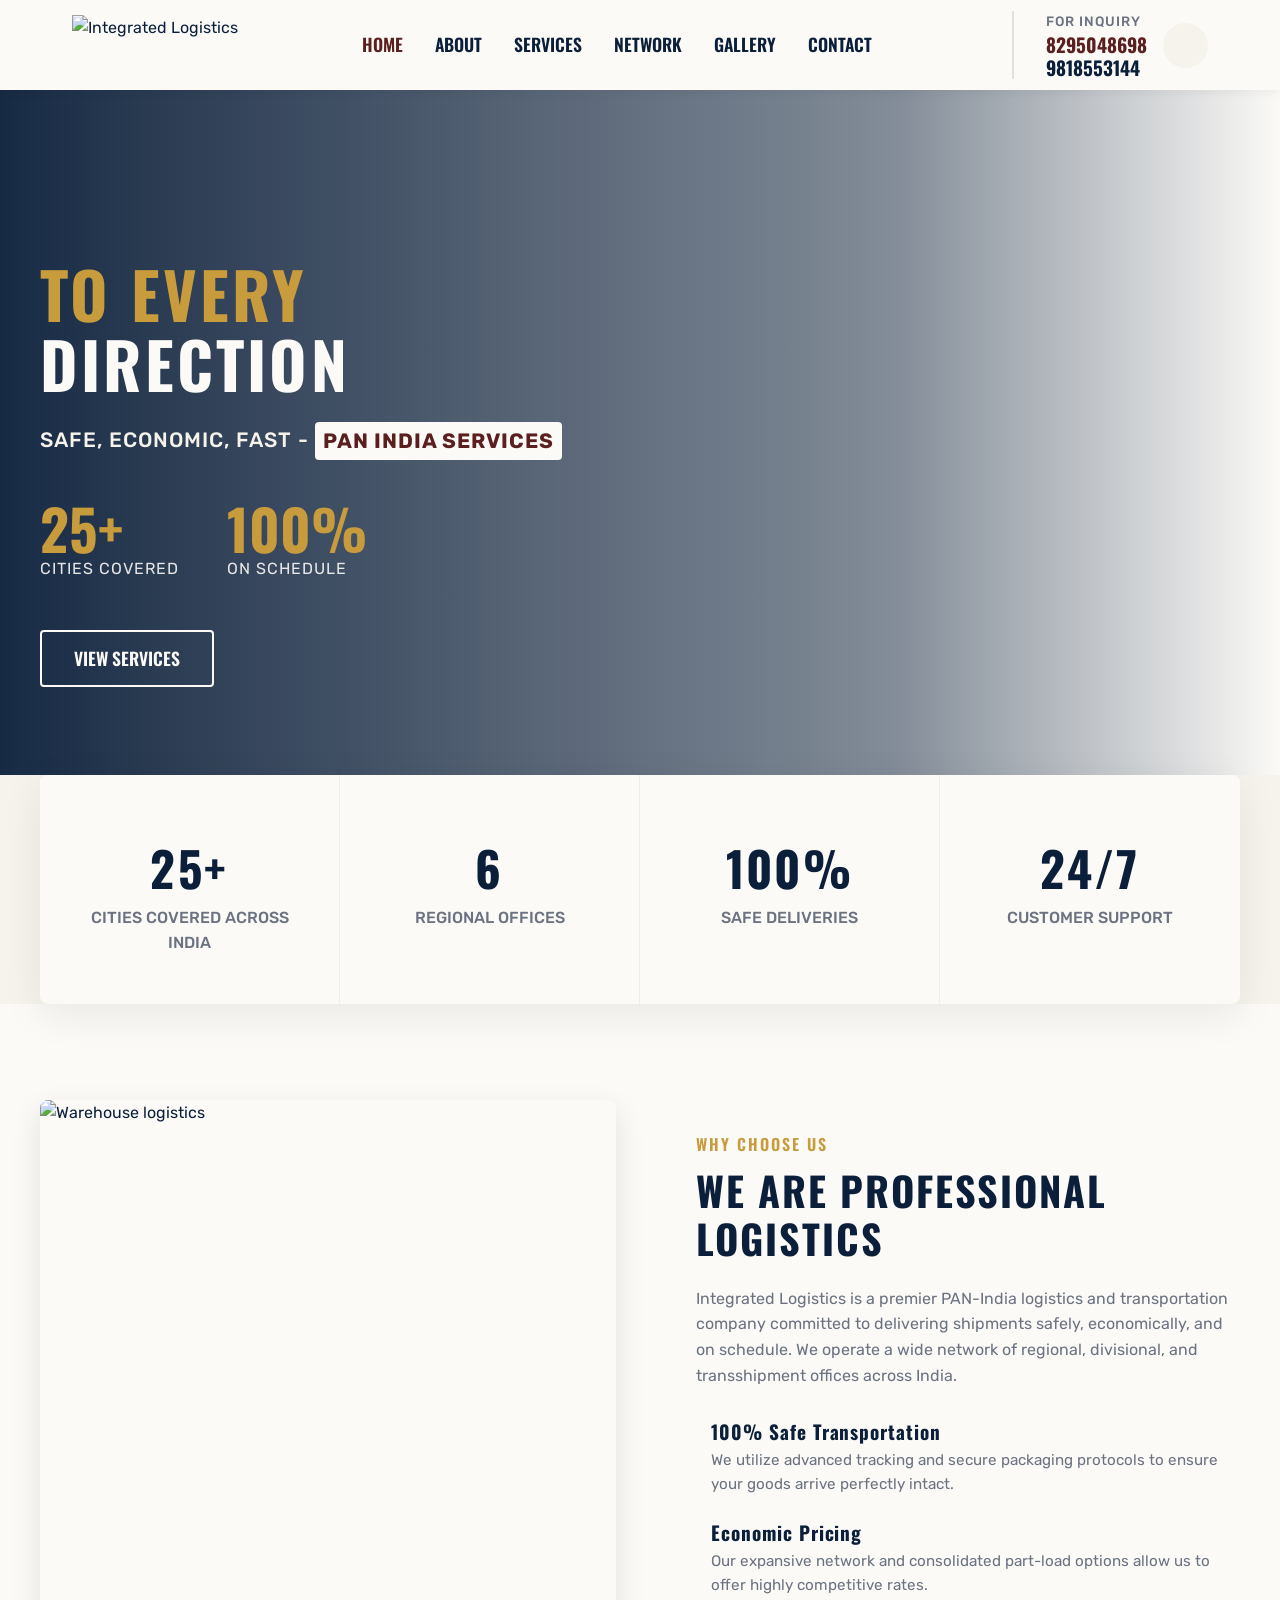
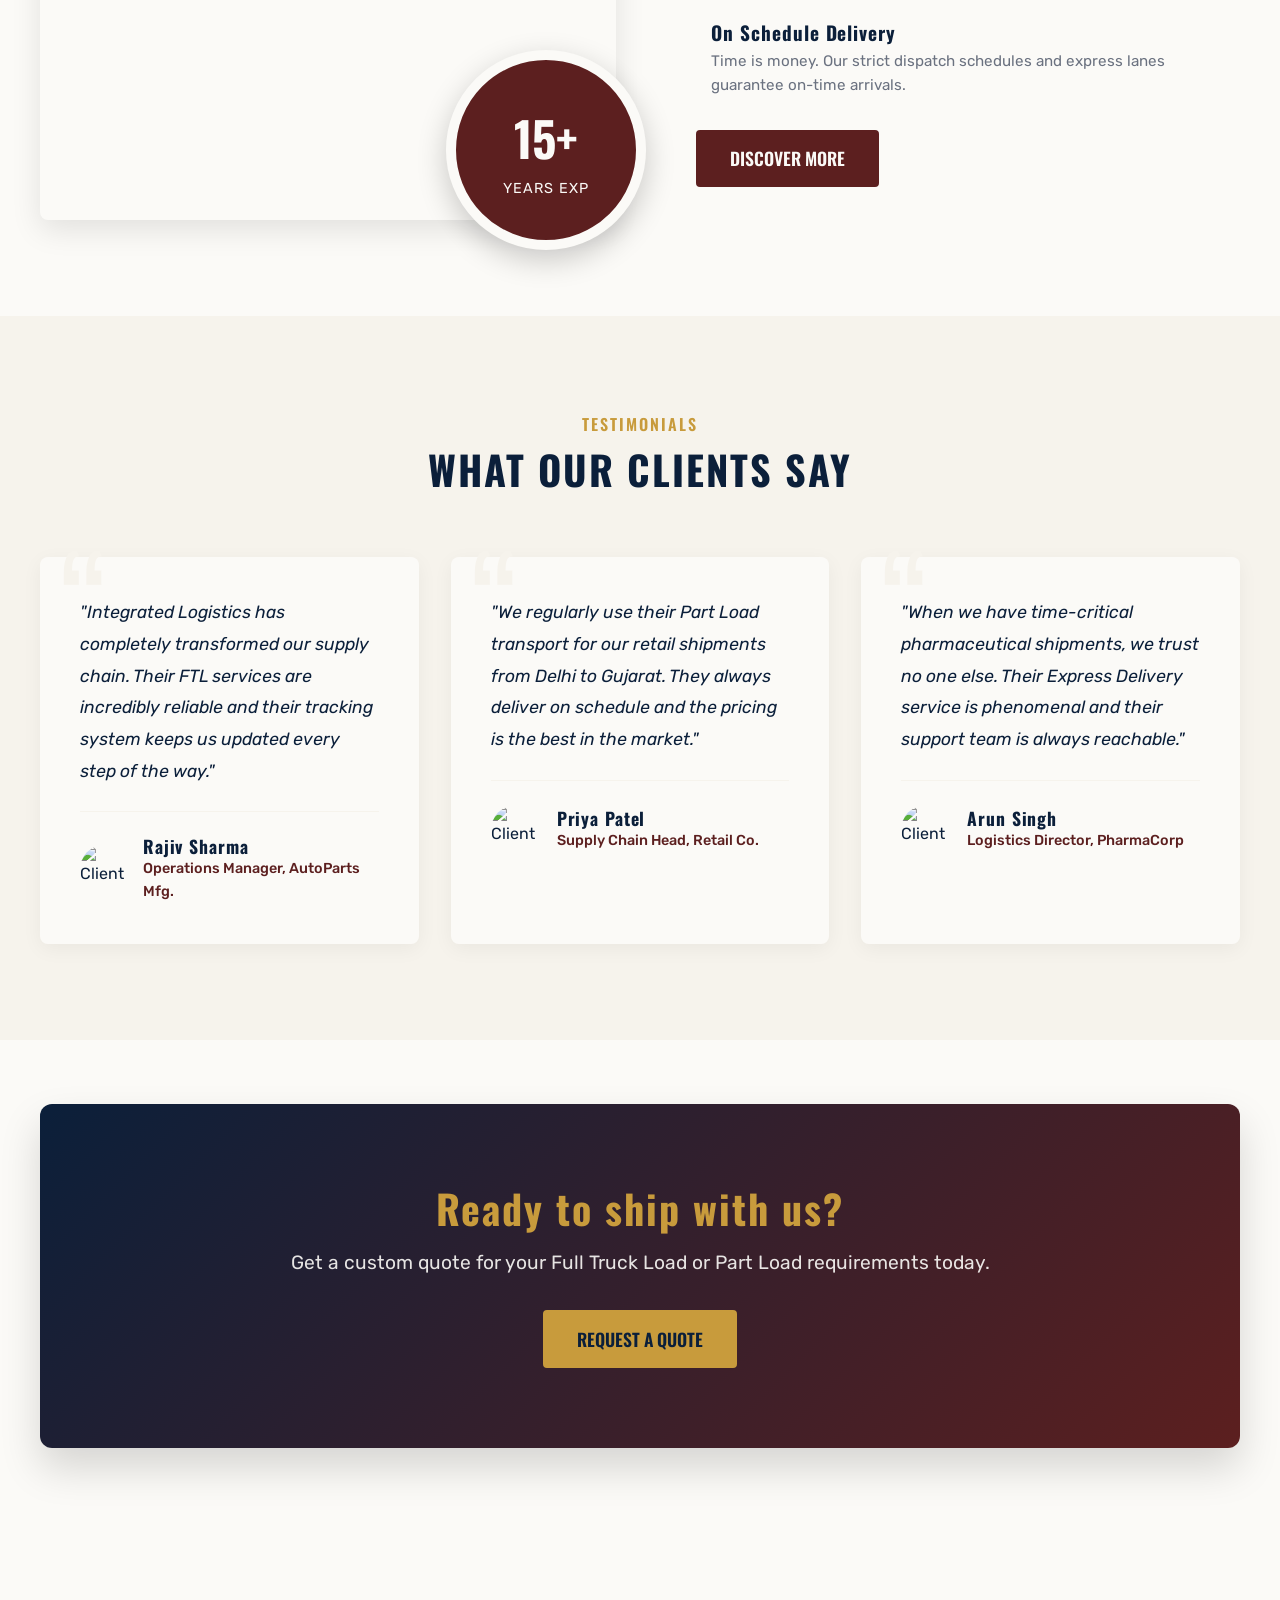
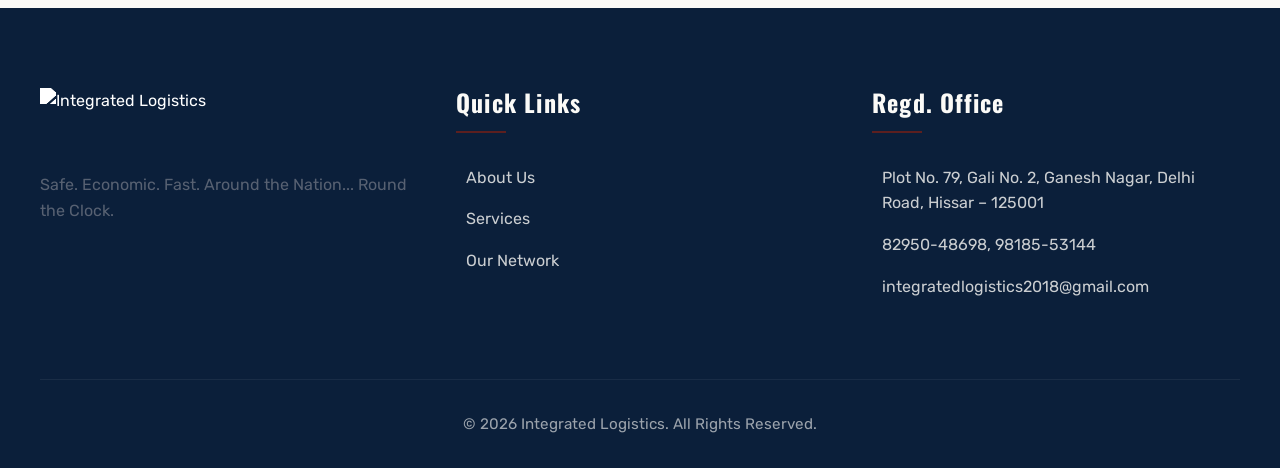
==== index.html @ 6499d551 "Initial redesign commit" ====
<!DOCTYPE html>
<html lang="en">
<head>
    <meta charset="UTF-8">
    <meta http-equiv="X-UA-Compatible" content="IE=edge">
    <meta name="viewport" content="width=device-width, initial-scale=1.0">
    <title>Integrated Logistics | On Schedule</title>
    <link href="https://unpkg.com/aos@2.3.1/dist/aos.css" rel="stylesheet">
    <link rel="stylesheet" href="css/style.css">
    <script type="module" src="https://unpkg.com/ionicons@7.1.0/dist/ionicons/ionicons.esm.js"></script>
    <script nomodule src="https://unpkg.com/ionicons@7.1.0/dist/ionicons/ionicons.js"></script>
    <script src="https://unpkg.com/aos@2.3.1/dist/aos.js"></script>
    <script src="js/main.js" defer></script>
</head>
<body id="top">

    <!-- Header -->
    <header class="header">
        <div class="container">
            <a href="index.html" class="logo">
                <img src="images/logo.png" alt="Integrated Logistics" style="height: 60px;">
            </a>
            <nav class="navbar">
                <div class="navbar-top">
                    <img src="images/logo.png" alt="Integrated Logistics" style="height: 50px;">
                    <button class="nav-close-btn" aria-label="Close menu"><ion-icon name="close-outline"></ion-icon></button>
                </div>
                <ul class="navbar-list">
                    <li><a href="index.html" class="navbar-link active">Home <ion-icon name="chevron-forward"></ion-icon></a></li>
                    <li><a href="about.html" class="navbar-link">About <ion-icon name="chevron-forward"></ion-icon></a></li>
                    <li><a href="services.html" class="navbar-link">Services <ion-icon name="chevron-forward"></ion-icon></a></li>
                    <li><a href="network.html" class="navbar-link">Network <ion-icon name="chevron-forward"></ion-icon></a></li>
                    <li><a href="gallery.html" class="navbar-link">Gallery <ion-icon name="chevron-forward"></ion-icon></a></li>
                    <li><a href="contact.html" class="navbar-link">Contact <ion-icon name="chevron-forward"></ion-icon></a></li>
                </ul>
            </nav>
            <div class="header-contact">
                <div>
                    <p class="contact-label">For inquiry</p>
                    <a href="tel:8295048698" class="contact-number"><span>8295048698</span> 9818553144</a>
                </div>
                <a href="tel:8295048698" class="contact-icon"><ion-icon name="call-outline"></ion-icon></a>
            </div>
            <button class="nav-open-btn" aria-label="Open menu"><ion-icon name="menu-outline"></ion-icon></button>
            <div class="overlay"></div>
        </div>
    </header>

    <main>
        <!-- Hero Section -->
        <section class="hero" style="background-image: url('https://images.unsplash.com/photo-1519003722824-194d4455a60c?ixlib=rb-4.0.3&auto=format&fit=crop&w=1920&q=80');" data-aos="fade-in" data-aos-duration="1000">
            <div class="container">
                <div class="hero-content" data-aos="fade-up" data-aos-delay="300" data-aos-duration="1200">
                    <h2 class="hero-title" data-aos="zoom-in" data-aos-delay="500">
                        <span class="span">To Every</span> Direction
                    </h2>
                    
                    <p class="hero-text" data-aos="fade-up" data-aos-delay="700">
                        SAFE, ECONOMIC, FAST - <strong>PAN INDIA SERVICES</strong>
                    </p>

                    <div class="hero-stats">
                        <div class="stat-item" data-aos="flip-left" data-aos-delay="900">
                            <span class="stat-number" data-count="25" data-suffix="+">0</span>
                            <span class="stat-label">Cities Covered</span>
                        </div>
                        <div class="stat-item" data-aos="flip-up" data-aos-delay="1100">
                            <span class="stat-number" data-count="100" data-suffix="%">0</span>
                            <span class="stat-label">On Schedule</span>
                        </div>
                    </div>

                    <div class="hero-buttons" data-aos="fade-up" data-aos-delay="1300">
                        <a href="services.html" class="btn-outline">View Services</a>
                    </div>
                </div>
            </div>
        </section>

        <!-- Statistics Section -->
        <section class="statistics" data-aos="fade-up" data-aos-duration="1000">
            <div class="container">
                <div class="stats-grid">
                    <div class="stat-card" data-aos="zoom-in" data-aos-delay="200">
                        <div class="stat-icon"><ion-icon name="location-outline"></ion-icon></div>
                        <h3 class="stat-number" data-count="25" data-suffix="+">0</h3>
                        <p class="stat-text">Cities Covered Across India</p>
                    </div>
                    <div class="stat-card" data-aos="zoom-in" data-aos-delay="400">
                        <div class="stat-icon"><ion-icon name="business-outline"></ion-icon></div>
                        <h3 class="stat-number" data-count="6">0</h3>
                        <p class="stat-text">Regional Offices</p>
                    </div>
                    <div class="stat-card" data-aos="zoom-in" data-aos-delay="600">
                        <div class="stat-icon"><ion-icon name="shield-checkmark-outline"></ion-icon></div>
                        <h3 class="stat-number" data-count="100" data-suffix="%">0</h3>
                        <p class="stat-text">Safe Deliveries</p>
                    </div>
                    <div class="stat-card" data-aos="zoom-in" data-aos-delay="800">
                        <div class="stat-icon"><ion-icon name="time-outline"></ion-icon></div>
                        <h3 class="stat-number" data-count="24" data-suffix="/7">0</h3>
                        <p class="stat-text">Customer Support</p>
                    </div>
                </div>
            </div>
        </section>

        <!-- About Preview & Why Choose Us -->
        <section class="section about" data-aos="fade-up" data-aos-duration="1200">
            <div class="container grid-2">
                <figure class="about-banner" data-aos="slide-right" data-aos-delay="300">
                    <img src="https://images.unsplash.com/photo-1586528116311-ad8dd3c8310d?ixlib=rb-4.0.3&auto=format&fit=crop&w=800&q=80" alt="Warehouse logistics" class="img-cover">
                    <div class="abs-img-2 bg-maroon">
                        <span style="font-size:3rem; font-family:var(--font-heading); font-weight:700;">15+</span>
                        <span style="text-transform:uppercase; font-size:0.9rem; letter-spacing:1px;">Years Exp</span>
                    </div>
                </figure>
                <div class="about-content" data-aos="slide-left" data-aos-delay="500">
                    <p class="section-subtitle" data-aos="fade-up" data-aos-delay="700">Why Choose Us</p>
                    <h2 class="section-title" data-aos="fade-up" data-aos-delay="900">We Are Professional Logistics</h2>
                    <p class="about-text" data-aos="fade-up" data-aos-delay="1100">
                        Integrated Logistics is a premier PAN-India logistics and transportation company committed to delivering shipments safely, economically, and on schedule. We operate a wide network of regional, divisional, and transshipment offices across India.
                    </p>
                    
                    <div style="margin-top: 2rem;">
                        <div style="display:flex; gap:15px; margin-bottom:1.5rem;" data-aos="fade-up" data-aos-delay="1200">
                            <ion-icon name="shield-checkmark" style="font-size:2rem; color:var(--maroon); flex-shrink:0;"></ion-icon>
                            <div>
                                <h4 style="font-size:1.2rem; color:var(--navy); margin-bottom:0.3rem;">100% Safe Transportation</h4>
                                <p style="font-size:0.95rem; margin:0;">We utilize advanced tracking and secure packaging protocols to ensure your goods arrive perfectly intact.</p>
                            </div>
                        </div>
                        <div style="display:flex; gap:15px; margin-bottom:1.5rem;" data-aos="fade-up" data-aos-delay="1300">
                            <ion-icon name="cash-outline" style="font-size:2rem; color:var(--maroon); flex-shrink:0;"></ion-icon>
                            <div>
                                <h4 style="font-size:1.2rem; color:var(--navy); margin-bottom:0.3rem;">Economic Pricing</h4>
                                <p style="font-size:0.95rem; margin:0;">Our expansive network and consolidated part-load options allow us to offer highly competitive rates.</p>
                            </div>
                        </div>
                        <div style="display:flex; gap:15px; margin-bottom:2rem;" data-aos="fade-up" data-aos-delay="1400">
                            <ion-icon name="timer-outline" style="font-size:2rem; color:var(--maroon); flex-shrink:0;"></ion-icon>
                            <div>
                                <h4 style="font-size:1.2rem; color:var(--navy); margin-bottom:0.3rem;">On Schedule Delivery</h4>
                                <p style="font-size:0.95rem; margin:0;">Time is money. Our strict dispatch schedules and express lanes guarantee on-time arrivals.</p>
                            </div>
                        </div>
                    </div>

                    <a href="about.html" class="btn" data-aos="fade-up" data-aos-delay="1500">Discover More</a>
                </div>
            </div>
        </section>

        <!-- Testimonials -->
        <section class="section bg-ivory">
            <div class="container">
                <p class="section-subtitle text-center" data-aos="fade-up">Testimonials</p>
                <h2 class="section-title text-center" data-aos="fade-up" data-aos-delay="200">What Our Clients Say</h2>
                
                <div class="grid-3" style="margin-top: 4rem;">
                    <div class="testimonial-card" data-aos="fade-up" data-aos-delay="300">
                        <p class="testimonial-text">"Integrated Logistics has completely transformed our supply chain. Their FTL services are incredibly reliable and their tracking system keeps us updated every step of the way."</p>
                        <div class="testimonial-author">
                            <img src="https://images.unsplash.com/photo-1560250097-0b93528c311a?auto=format&fit=crop&w=150&q=80" alt="Client 1">
                            <div>
                                <h4>Rajiv Sharma</h4>
                                <p>Operations Manager, AutoParts Mfg.</p>
                            </div>
                        </div>
                    </div>
                    <div class="testimonial-card" data-aos="fade-up" data-aos-delay="500">
                        <p class="testimonial-text">"We regularly use their Part Load transport for our retail shipments from Delhi to Gujarat. They always deliver on schedule and the pricing is the best in the market."</p>
                        <div class="testimonial-author">
                            <img src="https://images.unsplash.com/photo-1573496359142-b8d87734a5a2?auto=format&fit=crop&w=150&q=80" alt="Client 2">
                            <div>
                                <h4>Priya Patel</h4>
                                <p>Supply Chain Head, Retail Co.</p>
                            </div>
                        </div>
                    </div>
                    <div class="testimonial-card" data-aos="fade-up" data-aos-delay="700">
                        <p class="testimonial-text">"When we have time-critical pharmaceutical shipments, we trust no one else. Their Express Delivery service is phenomenal and their support team is always reachable."</p>
                        <div class="testimonial-author">
                            <img src="https://images.unsplash.com/photo-1472099645785-5658abf4ff4e?auto=format&fit=crop&w=150&q=80" alt="Client 3">
                            <div>
                                <h4>Arun Singh</h4>
                                <p>Logistics Director, PharmaCorp</p>
                            </div>
                        </div>
                    </div>
                </div>
            </div>
        </section>

        <!-- CTA Banner -->
        <section class="section" style="padding-top: 0;">
            <div class="container">
                <div class="cta-banner" data-aos="zoom-in">
                    <h2>Ready to ship with us?</h2>
                    <p>Get a custom quote for your Full Truck Load or Part Load requirements today.</p>
                    <a href="contact.html" class="btn" style="background:var(--gold); border-color:var(--gold); color:var(--navy);">Request a Quote</a>
                </div>
            </div>
        </section>
    </main>

    <!-- Footer -->
    <footer class="footer">
        <div class="container">
            <div class="footer-top">
                <div class="footer-brand">
                    <div class="logo">
                        <img src="images/logo.png" alt="Integrated Logistics" style="height: 60px; filter: brightness(0) invert(1);">
                    </div>
                    <p class="footer-text">
                        Safe. Economic. Fast. Around the Nation... Round the Clock.
                    </p>
                </div>
                <div>
                    <h4 class="footer-title">Quick Links</h4>
                    <ul class="footer-list">
                        <li><a href="about.html" class="footer-link"><ion-icon name="chevron-forward"></ion-icon> About Us</a></li>
                        <li><a href="services.html" class="footer-link"><ion-icon name="chevron-forward"></ion-icon> Services</a></li>
                        <li><a href="network.html" class="footer-link"><ion-icon name="chevron-forward"></ion-icon> Our Network</a></li>
                    </ul>
                </div>
                <div>
                    <h4 class="footer-title">Regd. Office</h4>
                    <ul class="footer-list">
                        <li class="footer-link"><ion-icon name="location-outline" style="font-size:1.5rem;"></ion-icon> Plot No. 79, Gali No. 2, Ganesh Nagar, Delhi Road, Hissar – 125001</li>
                        <li class="footer-link"><ion-icon name="call-outline"></ion-icon> 82950-48698, 98185-53144</li>
                        <li class="footer-link"><ion-icon name="mail-outline"></ion-icon> integratedlogistics2018@gmail.com</li>
                    </ul>
                </div>
            </div>
            <div class="footer-bottom">
                &copy; <span id="year"></span> Integrated Logistics. All Rights Reserved.
            </div>
        </div>
    </footer>

</body>
</html>
---- css/style.css ----
@import url('https://fonts.googleapis.com/css2?family=Oswald:wght@400;600;700&family=Rubik:wght@400;500;600;700&family=IBM+Plex+Mono:wght@400;600&display=swap');

:root {
  /* Brand Colors */
  --maroon: #5C1F1F;
  --navy: #0B1F3A;
  --paper: #FBFAF7;
  --ivory: #F6F3EC;
  --gold: #C89B3C;
  --steel: #6B7280;
  
  /* Typography */
  --font-heading: 'Oswald', sans-serif;
  --font-body: 'Rubik', sans-serif;
  --font-mono: 'IBM Plex Mono', monospace;

  /* Spacing */
  --section-pad: 6rem 2rem;
  --section-pad-sm: 4rem 1.5rem;
  --nav-height: 90px;
  --nav-height-scrolled: 70px;
}

/* Base & Reset */
* { margin: 0; padding: 0; box-sizing: border-box; }
html { scroll-behavior: smooth; font-size: 16px; }
body {
  font-family: var(--font-body);
  background-color: var(--paper);
  color: var(--navy);
  line-height: 1.6;
  overflow-x: hidden;
  padding-top: var(--nav-height);
}

h1, h2, h3, h4, h5, h6 { font-family: var(--font-heading); font-weight: 700; letter-spacing: 0.05em; line-height: 1.2; }
a { text-decoration: none; color: inherit; transition: color 0.3s ease; }
ul { list-style: none; }
img { max-width: 100%; height: auto; display: block; }
p { margin-bottom: 1rem; color: var(--steel); }

/* Layout Utilities */
.container { max-width: 1200px; margin: 0 auto; width: 100%; }
.section { padding: var(--section-pad); }
.text-center { text-align: center; }
.bg-navy { background-color: var(--navy); color: var(--paper); }
.bg-navy p { color: var(--ivory); }
.bg-ivory { background-color: var(--ivory); }
.bg-maroon { background-color: var(--maroon); color: var(--paper); }
.bg-maroon p { color: var(--ivory); }

/* Grid Systems */
.grid-2 { display: grid; grid-template-columns: repeat(auto-fit, minmax(300px, 1fr)); gap: 3rem; align-items: center; }
.grid-3 { display: grid; grid-template-columns: repeat(auto-fit, minmax(300px, 1fr)); gap: 2rem; }
.grid-4 { display: grid; grid-template-columns: repeat(auto-fit, minmax(220px, 1fr)); gap: 2rem; }

/* Typography */
.section-subtitle { color: var(--gold); font-family: var(--font-heading); text-transform: uppercase; letter-spacing: 2px; font-weight: 600; margin-bottom: 0.5rem; display: block; }
.section-title { font-size: 2.5rem; color: var(--navy); margin-bottom: 1.5rem; text-transform: uppercase; }
.section-title.light { color: var(--paper); }

/* Buttons */
.btn, .btn-outline {
  display: inline-flex; align-items: center; justify-content: center; gap: 10px;
  padding: 0.8rem 2rem; font-family: var(--font-heading);
  font-size: 1.1rem; font-weight: 600; text-transform: uppercase;
  transition: all 0.3s ease; cursor: pointer; border-radius: 4px; border: 2px solid transparent; text-align: center;
}
.btn { background-color: var(--maroon); color: var(--paper); border-color: var(--maroon); }
.btn:hover { background-color: transparent; color: var(--maroon); }
.btn-outline { background-color: transparent; color: var(--paper); border-color: var(--paper); }
.btn-outline:hover { background-color: var(--paper); color: var(--navy); }
.btn-outline.dark { border-color: var(--navy); color: var(--navy); }
.btn-outline.dark:hover { background-color: var(--navy); color: var(--paper); }

/* Header & Navigation */
.header {
  position: fixed; top: 0; left: 0; width: 100%; height: var(--nav-height);
  background-color: var(--paper); display: flex; align-items: center;
  z-index: 1000; transition: all 0.3s ease; box-shadow: 0 2px 10px rgba(0,0,0,0.05);
}
.header.scrolled { height: var(--nav-height-scrolled); background-color: rgba(251, 250, 247, 0.95); backdrop-filter: blur(10px); }
.header .container { display: flex; justify-content: space-between; align-items: center; padding: 0 2rem; }

.logo { display: flex; align-items: center; gap: 0.75rem; flex-shrink: 0; }
.logo svg { height: 45px; width: auto; }
.logo-text { display: flex; flex-direction: column; }
.logo-title { font-family: var(--font-heading); color: var(--navy); font-size: 1.6rem; line-height: 1; text-transform: uppercase; }
.logo-subtitle { font-family: var(--font-body); color: var(--maroon); font-size: 0.75rem; font-weight: 600; letter-spacing: 0.1em; text-transform: uppercase; }

.navbar-list { display: flex; gap: 2rem; align-items: center; }
.navbar-link { font-family: var(--font-heading); font-weight: 600; font-size: 1.1rem; color: var(--navy); text-transform: uppercase; transition: color 0.3s; position: relative; }
.navbar-link:hover, .navbar-link.active { color: var(--maroon); }
.navbar-link ion-icon { display: none; }

.header-contact { display: flex; align-items: center; gap: 1rem; border-left: 2px solid rgba(0,0,0,0.1); padding-left: 2rem; margin-left: 1rem; flex-shrink: 0; }
.contact-label { font-size: 0.85rem; color: var(--steel); font-weight: 500; text-transform: uppercase; letter-spacing: 1px; margin-bottom: 0; }
.contact-number { font-family: var(--font-heading); font-size: 1.2rem; font-weight: 700; color: var(--navy); display: flex; flex-direction: column; line-height: 1.2; }
.contact-number span { color: var(--maroon); }
.contact-icon { font-size: 2rem; color: var(--maroon); background: var(--ivory); width: 45px; height: 45px; border-radius: 50%; display: flex; align-items: center; justify-content: center; transition: 0.3s; flex-shrink: 0; }
.contact-icon:hover { background: var(--maroon); color: var(--paper); }

.nav-open-btn, .nav-close-btn { display: none; background: none; border: none; font-size: 2.5rem; color: var(--navy); cursor: pointer; }
.navbar-top { display: none; }

/* Mobile Menu overlay styling */
.overlay { display: none; }

/* Hero Section */
.hero {
  position: relative; min-height: 85vh; display: flex; align-items: center;
  background-size: cover; background-position: center; background-attachment: fixed;
  color: var(--paper); z-index: 1;
}
.hero::before { content: ''; position: absolute; inset: 0; background: linear-gradient(to right, rgba(11, 31, 58, 0.95) 0%, rgba(11, 31, 58, 0.5) 70%, transparent 100%); z-index: -1; }
.hero-content { max-width: 700px; padding: 2rem 0; }
.hero-title { font-size: clamp(3rem, 5vw, 5rem); line-height: 1.1; margin-bottom: 1rem; text-transform: uppercase; }
.hero-title .span { color: var(--gold); display: block; }
.hero-text { font-size: clamp(1.1rem, 2vw, 1.3rem); margin-bottom: 2.5rem; font-weight: 500; letter-spacing: 1px; color: var(--ivory); line-height: 1.5; }
.hero-text strong { color: var(--maroon); background: var(--paper); padding: 0.2rem 0.5rem; border-radius: 4px; display: inline-block; margin-top: 0.5rem; }
.hero-buttons { display: flex; gap: 1.5rem; flex-wrap: wrap; }
.hero-stats { display: flex; gap: 3rem; margin-bottom: 3rem; flex-wrap: wrap; }
.hero-stats .stat-item { text-align: left; }
.hero-stats .stat-number { font-size: 3.5rem; font-family: var(--font-heading); color: var(--gold); font-weight: 700; line-height: 1; display: block; }
.hero-stats .stat-label { font-size: 1rem; text-transform: uppercase; letter-spacing: 1px; color: var(--paper); opacity: 0.9; }

/* Standalone Statistics */
.statistics { background-color: var(--ivory); position: relative; margin-top: -80px; z-index: 10; padding: 0; }
.stats-grid { display: grid; grid-template-columns: repeat(auto-fit, minmax(250px, 1fr)); background: var(--paper); box-shadow: 0 10px 40px rgba(0,0,0,0.08); border-radius: 8px; overflow: hidden; }
.stat-card { padding: 3rem 2rem; text-align: center; border-right: 1px solid rgba(0,0,0,0.05); transition: 0.3s; }
.stat-card:last-child { border-right: none; }
.stat-card:hover { transform: translateY(-5px); background: var(--navy); color: var(--paper); border-color: transparent; }
.stat-icon { font-size: 3rem; color: var(--maroon); margin-bottom: 1rem; }
.stat-card:hover .stat-icon { color: var(--gold); }
.stat-card .stat-number { font-size: 3rem; font-family: var(--font-heading); font-weight: 700; margin-bottom: 0.5rem; color: inherit; }
.stat-card .stat-text { font-size: 1rem; font-weight: 500; color: var(--steel); text-transform: uppercase; margin: 0; }
.stat-card:hover .stat-text { color: var(--ivory); }

/* About / General Image Layouts */
.about { overflow: hidden; }
.about-banner { position: relative; }
.about-banner .img-cover { border-radius: 8px; width: 100%; height: 100%; object-fit: cover; box-shadow: 0 10px 30px rgba(0,0,0,0.1); aspect-ratio: 4/5; }
.abs-img-2 { position: absolute; bottom: -30px; right: -30px; width: 200px; height: 200px; border-radius: 50%; border: 10px solid var(--paper); display: flex; flex-direction: column; justify-content: center; align-items: center; box-shadow: 0 10px 30px rgba(0,0,0,0.2); z-index: 2; }
.about-content { padding-left: 2rem; }
.about-list { margin-bottom: 2.5rem; display: grid; grid-template-columns: 1fr 1fr; gap: 1rem; }
.about-item { display: flex; align-items: center; gap: 10px; font-weight: 500; font-size: 1.1rem; color: var(--navy); }
.about-item ion-icon { color: var(--maroon); font-size: 1.5rem; flex-shrink: 0; }

/* Page Header */
.page-header { background: linear-gradient(rgba(11, 31, 58, 0.8), rgba(11, 31, 58, 0.8)), url('https://images.unsplash.com/photo-1586528116311-ad8dd3c8310d?auto=format&fit=crop&w=1920&q=80') center/cover; padding: 10rem 2rem 6rem; text-align: center; color: var(--paper); }
.page-header h1 { font-size: clamp(2.5rem, 4vw, 4rem); color: var(--gold); margin-bottom: 1rem; }
.page-header p { font-size: clamp(1.1rem, 2vw, 1.25rem); font-weight: 500; color: var(--ivory); }

/* Service Cards */
.service-card { background: var(--paper); padding: 3rem; border-radius: 8px; box-shadow: 0 5px 20px rgba(0,0,0,0.05); text-align: center; border: 1px solid rgba(0,0,0,0.05); transition: 0.4s; position: relative; overflow: hidden; z-index: 1; }
.service-card::before { content: ''; position: absolute; top: 0; left: 0; width: 100%; height: 0%; background: var(--maroon); z-index: -1; transition: 0.4s; }
.service-card:hover { transform: translateY(-10px); color: var(--paper); }
.service-card:hover::before { height: 100%; }
.service-icon { font-size: 4rem; color: var(--maroon); margin-bottom: 1.5rem; transition: 0.4s; }
.service-card:hover .service-icon { color: var(--gold); }
.service-card h3 { font-size: 1.6rem; color: var(--navy); margin-bottom: 1rem; transition: 0.4s; }
.service-card:hover h3 { color: var(--paper); }
.service-card p { transition: 0.4s; margin-bottom: 0; }
.service-card:hover p { color: var(--ivory); }

/* Feature / Deep Dive Blocks */
.feature-block { margin-bottom: 6rem; display: grid; grid-template-columns: repeat(auto-fit, minmax(350px, 1fr)); gap: 4rem; align-items: center; }
.feature-block:nth-child(even) .feature-image { order: 2; }
.feature-image img { border-radius: 8px; box-shadow: 0 10px 30px rgba(0,0,0,0.1); width: 100%; aspect-ratio: 16/11; object-fit: cover; }
.feature-list { margin-top: 1.5rem; }
.feature-list li { display: flex; align-items: flex-start; gap: 15px; margin-bottom: 1.2rem; }
.feature-list ion-icon { font-size: 1.8rem; color: var(--gold); background: var(--maroon); border-radius: 50%; padding: 5px; flex-shrink: 0; }
.feature-list div h4 { font-size: 1.2rem; color: var(--navy); margin-bottom: 0.2rem; }
.feature-list div p { font-size: 0.95rem; margin: 0; }

/* Timeline (Process/History) */
.timeline { position: relative; max-width: 800px; margin: 0 auto; }
.timeline::after { content: ''; position: absolute; width: 4px; background-color: var(--maroon); top: 0; bottom: 0; left: 50%; margin-left: -2px; border-radius: 4px; }
.timeline-item { padding: 10px 40px; position: relative; background-color: inherit; width: 50%; }
.timeline-item::after { content: ''; position: absolute; width: 20px; height: 20px; right: -10px; background-color: var(--gold); border: 4px solid var(--maroon); top: 15px; border-radius: 50%; z-index: 1; }
.timeline-item.left { left: 0; }
.timeline-item.right { left: 50%; }
.timeline-item.right::after { left: -10px; }
.timeline-content { padding: 20px 30px; background-color: var(--paper); position: relative; border-radius: 8px; box-shadow: 0 5px 20px rgba(0,0,0,0.05); }
.timeline-content h3 { color: var(--maroon); font-size: 1.8rem; margin-bottom: 0.5rem; }

/* Process Strip (Horizontal) */
.process-strip { display: flex; justify-content: space-between; position: relative; padding: 2rem 0; flex-wrap: wrap; gap: 2rem; }
.process-step { text-align: center; flex: 1; min-width: 150px; position: relative; }
.process-step:not(:last-child)::after { content: ''; position: absolute; top: 40px; right: -50%; width: 100%; height: 2px; background: dashed 2px var(--maroon); z-index: -1; }
.process-icon { width: 80px; height: 80px; background: var(--ivory); border-radius: 50%; display: flex; justify-content: center; align-items: center; font-size: 2.5rem; margin: 0 auto 1.5rem; color: var(--navy); box-shadow: 0 5px 15px rgba(0,0,0,0.1); transition: 0.3s; }
.process-step:hover .process-icon { background: var(--maroon); color: var(--gold); transform: scale(1.1); }
.process-step h4 { font-size: 1.2rem; }

/* Network & Branches */
.zone-title { color: var(--maroon); font-size: 2rem; margin: 4rem 0 2rem; border-bottom: 2px solid var(--ivory); padding-bottom: 1rem; }
.branch-card { background: var(--paper); padding: 2.5rem; border-radius: 8px; box-shadow: 0 5px 20px rgba(0,0,0,0.05); border-left: 5px solid var(--maroon); }
.branch-card h3 { color: var(--navy); margin-bottom: 1rem; font-size: 1.4rem; display: flex; justify-content: space-between; align-items: center; }
.branch-badge { font-size: 0.8rem; background: var(--ivory); padding: 0.3rem 0.8rem; border-radius: 50px; color: var(--maroon); font-family: var(--font-body); letter-spacing: 0; }
.branch-card p { margin-bottom: 0.8rem; display: flex; align-items: flex-start; gap: 10px; }
.branch-card p ion-icon { color: var(--maroon); font-size: 1.2rem; flex-shrink: 0; margin-top: 3px; }
.branch-facilities { margin-top: 1.5rem; padding-top: 1.5rem; border-top: 1px solid var(--ivory); display: flex; gap: 1rem; flex-wrap: wrap; }
.facility-tag { font-size: 0.85rem; display: inline-flex; align-items: center; gap: 5px; color: var(--navy); background: var(--paper); border: 1px solid #ddd; padding: 0.3rem 0.8rem; border-radius: 4px; }
.facility-tag ion-icon { color: var(--gold); }

.tag-cloud { display: flex; flex-wrap: wrap; gap: 1rem; justify-content: center; margin-top: 2rem; }
.tag { padding: 0.6rem 1.2rem; background: var(--paper); border-radius: 50px; font-weight: 500; color: var(--navy); box-shadow: 0 3px 10px rgba(0,0,0,0.05); transition: 0.3s; }
.tag:hover { background: var(--maroon); color: var(--paper); transform: translateY(-3px); }

/* Testimonials */
.testimonial-card { background: var(--paper); padding: 2.5rem; border-radius: 8px; box-shadow: 0 5px 20px rgba(0,0,0,0.05); position: relative; }
.testimonial-card::before { content: '\201C'; font-family: var(--font-heading); font-size: 8rem; color: var(--ivory); position: absolute; top: -20px; left: 20px; line-height: 1; z-index: 0; }
.testimonial-text { font-size: 1.1rem; font-style: italic; color: var(--navy); position: relative; z-index: 1; margin-bottom: 1.5rem; line-height: 1.8; }
.testimonial-author { display: flex; align-items: center; gap: 1rem; border-top: 1px solid var(--ivory); padding-top: 1.5rem; }
.testimonial-author img { width: 50px; height: 50px; border-radius: 50%; object-fit: cover; }
.testimonial-author h4 { font-size: 1.1rem; margin-bottom: 0; }
.testimonial-author p { font-size: 0.9rem; margin: 0; color: var(--maroon); font-weight: 500; }

/* FAQ Accordion */
.faq-container { max-width: 800px; margin: 0 auto; }
.faq-item { background: var(--paper); margin-bottom: 1rem; border-radius: 8px; box-shadow: 0 3px 10px rgba(0,0,0,0.03); overflow: hidden; }
.faq-question { padding: 1.5rem 2rem; width: 100%; text-align: left; background: none; border: none; font-family: var(--font-heading); font-size: 1.2rem; color: var(--navy); cursor: pointer; display: flex; justify-content: space-between; align-items: center; transition: 0.3s; }
.faq-question:hover { color: var(--maroon); }
.faq-question ion-icon { font-size: 1.5rem; transition: transform 0.3s; }
.faq-question.active ion-icon { transform: rotate(180deg); color: var(--maroon); }
.faq-answer { padding: 0 2rem; max-height: 0; overflow: hidden; transition: max-height 0.3s ease-out; }
.faq-answer p { padding-bottom: 1.5rem; margin: 0; }
.faq-question.active + .faq-answer { max-height: 500px; } /* Arbitrary max height for CSS transition */

/* Tracking */
.tracking-wrapper { max-width: 700px; margin: 0 auto; background: var(--paper); padding: 4rem; border-radius: 12px; box-shadow: 0 10px 40px rgba(0,0,0,0.08); }
.tracking-input-group { display: flex; gap: 1rem; margin-bottom: 3rem; flex-wrap: wrap; }
.tracking-input { flex: 1; min-width: 200px; padding: 1.2rem 1.5rem; font-family: var(--font-mono); font-size: 1.1rem; border: 2px solid var(--ivory); border-radius: 6px; outline: none; background: var(--ivory); transition: 0.3s; }
.tracking-input:focus { border-color: var(--maroon); background: var(--paper); }
.tracking-timeline { display: none; margin-top: 3rem; }
.tracking-timeline.active { display: block; }
.tracking-node { display: flex; gap: 2rem; margin-bottom: 2.5rem; position: relative; }
.tracking-node:not(:last-child)::before { content: ''; position: absolute; top: 40px; left: 19px; bottom: -25px; width: 2px; background: #ddd; z-index: 1; }
.tracking-node.completed:not(:last-child)::before { background: var(--gold); }
.tracking-icon { width: 40px; height: 40px; border-radius: 50%; background: #ddd; display: flex; justify-content: center; align-items: center; color: white; font-size: 1.2rem; z-index: 2; flex-shrink: 0; }
.tracking-node.completed .tracking-icon { background: var(--gold); }
.tracking-node.current .tracking-icon { background: var(--maroon); animation: pulse 2s infinite; box-shadow: 0 0 0 5px rgba(92, 31, 31, 0.2); }
@keyframes pulse { 0% { box-shadow: 0 0 0 0 rgba(92, 31, 31, 0.4); } 70% { box-shadow: 0 0 0 10px rgba(92, 31, 31, 0); } 100% { box-shadow: 0 0 0 0 rgba(92, 31, 31, 0); } }
.tracking-content h4 { font-size: 1.3rem; color: #999; margin-bottom: 0.3rem; }
.tracking-node.completed .tracking-content h4, .tracking-node.current .tracking-content h4 { color: var(--navy); }
.tracking-content p { color: var(--steel); font-size: 0.95rem; margin: 0; }
.tracking-guide { background: var(--ivory); padding: 2rem; border-radius: 8px; margin-top: 4rem; }
.tracking-guide h3 { margin-bottom: 1rem; color: var(--navy); }
.tracking-guide ul { display: grid; grid-template-columns: repeat(auto-fit, minmax(200px, 1fr)); gap: 1rem; }
.tracking-guide li { display: flex; gap: 10px; align-items: flex-start; }
.tracking-guide ion-icon { color: var(--maroon); flex-shrink: 0; margin-top: 4px; }

/* Gallery */
.gallery-filter { display: flex; justify-content: center; gap: 1rem; margin-bottom: 3rem; flex-wrap: wrap; }
.filter-btn { background: var(--paper); border: 2px solid var(--ivory); padding: 0.5rem 1.5rem; border-radius: 50px; font-family: var(--font-heading); text-transform: uppercase; cursor: pointer; transition: 0.3s; font-size: 1rem; color: var(--navy); }
.filter-btn:hover, .filter-btn.active { background: var(--maroon); color: var(--paper); border-color: var(--maroon); }
.gallery-grid { display: grid; grid-template-columns: repeat(auto-fill, minmax(320px, 1fr)); gap: 1.5rem; }
.gallery-item { aspect-ratio: 4/3; border-radius: 8px; overflow: hidden; position: relative; cursor: pointer; box-shadow: 0 5px 15px rgba(0,0,0,0.1); }
.gallery-item img { width: 100%; height: 100%; object-fit: cover; transition: 0.5s; }
.gallery-item:hover img { transform: scale(1.1); }
.gallery-overlay { position: absolute; inset: 0; background: linear-gradient(to top, rgba(11,31,58,0.9), transparent); display: flex; align-items: flex-end; padding: 2rem; opacity: 0; transition: 0.3s; }
.gallery-item:hover .gallery-overlay { opacity: 1; }
.gallery-overlay h3 { color: var(--paper); font-size: 1.4rem; transform: translateY(20px); transition: 0.4s; }
.gallery-item:hover .gallery-overlay h3 { transform: translateY(0); }

/* Contact */
.contact-wrapper { display: grid; grid-template-columns: 1fr 1fr; gap: 4rem; }
.contact-form { background: var(--paper); padding: 3rem; border-radius: 8px; box-shadow: 0 10px 30px rgba(0,0,0,0.05); }
.form-group { margin-bottom: 1.5rem; }
.form-group label { display: block; font-weight: 500; color: var(--navy); margin-bottom: 0.5rem; }
.form-control { width: 100%; padding: 1.2rem; border: 1px solid rgba(0,0,0,0.1); border-radius: 6px; font-family: var(--font-body); font-size: 1rem; background: var(--ivory); transition: 0.3s; }
.form-control:focus { outline: none; border-color: var(--maroon); background: var(--paper); }
textarea.form-control { resize: vertical; min-height: 150px; }
.contact-info h3 { font-size: 2rem; color: var(--navy); margin-bottom: 2rem; }
.info-item { display: flex; gap: 1.5rem; margin-bottom: 2rem; }
.info-icon { width: 60px; height: 60px; background: var(--ivory); border-radius: 50%; display: flex; justify-content: center; align-items: center; font-size: 2rem; color: var(--maroon); flex-shrink: 0; transition: 0.3s; }
.info-item:hover .info-icon { background: var(--maroon); color: var(--paper); transform: translateY(-5px); }
.info-content h4 { font-size: 1.3rem; margin-bottom: 0.5rem; color: var(--navy); }
.info-content p { color: var(--steel); font-size: 1.05rem; margin: 0; line-height: 1.5; }
.map-container { border-radius: 8px; overflow: hidden; height: 400px; box-shadow: 0 5px 20px rgba(0,0,0,0.05); margin-top: 3rem; background: var(--ivory); display: flex; align-items: center; justify-content: center; }
.map-container iframe { width: 100%; height: 100%; border: 0; }
.success-msg { display: none; background: #d4edda; color: #155724; padding: 1rem; border-radius: 6px; margin-bottom: 1.5rem; border-left: 4px solid #28a745; }

/* Call to Action Banner */
.cta-banner { background: linear-gradient(135deg, var(--navy), var(--maroon)); padding: 5rem 2rem; text-align: center; color: var(--paper); border-radius: 12px; margin: 4rem 0; box-shadow: 0 20px 40px rgba(0,0,0,0.15); }
.cta-banner h2 { font-size: 2.5rem; color: var(--gold); margin-bottom: 1rem; }
.cta-banner p { color: var(--paper); font-size: 1.2rem; margin-bottom: 2rem; opacity: 0.9; }

/* Lightbox */
.lightbox { position: fixed; inset: 0; background: rgba(11,31,58,0.95); z-index: 2000; display: flex; justify-content: center; align-items: center; opacity: 0; pointer-events: none; transition: 0.4s; padding: 2rem; }
.lightbox.active { opacity: 1; pointer-events: auto; }
.lightbox-content { max-width: 100%; max-height: 100%; transform: scale(0.9); transition: 0.4s; border-radius: 8px; box-shadow: 0 10px 40px rgba(0,0,0,0.3); }
.lightbox.active .lightbox-content { transform: scale(1); }
.lightbox-close { position: absolute; top: 20px; right: 30px; font-size: 3rem; color: var(--paper); cursor: pointer; transition: 0.3s; }
.lightbox-close:hover { color: var(--gold); transform: rotate(90deg); }

/* Footer */
.footer { background-color: var(--navy); color: var(--paper); padding: 5rem 2rem 2rem; }
.footer-top { display: grid; grid-template-columns: repeat(auto-fit, minmax(250px, 1fr)); gap: 3rem; margin-bottom: 4rem; }
.footer-brand p { margin-top: 1.5rem; opacity: 0.8; }
.footer-title { color: var(--paper); font-size: 1.5rem; margin-bottom: 2rem; position: relative; padding-bottom: 1rem; }
.footer-title::after { content: ''; position: absolute; left: 0; bottom: 0; width: 50px; height: 2px; background: var(--maroon); }
.footer-list li { margin-bottom: 1rem; }
.footer-link { color: var(--paper); opacity: 0.8; display: flex; align-items: center; gap: 10px; transition: 0.3s; }
.footer-link:hover { color: var(--gold); opacity: 1; transform: translateX(5px); }
.footer-link ion-icon { color: var(--maroon); flex-shrink: 0; }
.footer-bottom { text-align: center; padding-top: 2rem; border-top: 1px solid rgba(255,255,255,0.1); color: var(--paper); opacity: 0.6; font-size: 0.95rem; }

/* 
 * RESPONSIVENESS (Media Queries) 
 */

/* Tablets / Small Desktops */
@media (max-width: 1200px) {
  .section { padding: 5rem 2rem; }
  .hero-title { font-size: 4rem; }
}

@media (max-width: 1024px) {
  .navbar-list { gap: 1.5rem; }
  .header-contact { padding-left: 1rem; margin-left: 0.5rem; }
  .contact-wrapper { grid-template-columns: 1fr; gap: 3rem; }
  .about-banner .abs-img-2 { width: 150px; height: 150px; bottom: -20px; right: -20px; border-width: 5px; }
  .process-step:not(:last-child)::after { display: none; } /* Hide dashed lines on smaller screens */
  .process-strip { flex-direction: column; align-items: center; gap: 3rem; }
}

/* Mobile Devices */
@media (max-width: 900px) {
  .nav-open-btn { display: block; }
  
  .navbar { position: fixed; top: 0; right: -100%; max-width: 350px; width: 100%; height: 100vh; background-color: var(--navy); color: var(--paper); padding: 30px; z-index: 1001; transition: 0.4s ease-in-out; display: flex; flex-direction: column; gap: 2rem; overflow-y: auto; }
  .navbar.active { right: 0; }
  .navbar-top { display: flex; justify-content: space-between; align-items: center; border-bottom: 1px solid rgba(255,255,255,0.1); padding-bottom: 1rem; }
  .navbar-top .logo-title { color: var(--paper); }
  .navbar-top .logo-subtitle { color: var(--gold); }
  .nav-close-btn { display: block; color: var(--paper); }
  
  .navbar-list { flex-direction: column; align-items: flex-start; width: 100%; }
  .navbar-link { color: var(--paper); width: 100%; display: flex; justify-content: space-between; align-items: center; padding: 10px 0; border-bottom: 1px solid rgba(255,255,255,0.1); }
  .navbar-link ion-icon { display: block; }
  
  .header-contact { display: none; }
  .overlay { display: block; position: fixed; top: 0; left: 0; width: 100%; height: 100vh; background: rgba(0,0,0,0.5); z-index: 1000; opacity: 0; pointer-events: none; transition: 0.3s; }
  .overlay.active { opacity: 1; pointer-events: auto; }

  .hero { min-height: auto; padding: 8rem 0 4rem; }
  .hero-stats { flex-direction: column; gap: 1.5rem; margin-bottom: 2rem; }
  
  .timeline::after { left: 31px; }
  .timeline-item { width: 100%; padding-left: 70px; padding-right: 25px; }
  .timeline-item.right { left: 0; }
  .timeline-item::after, .timeline-item.right::after { left: 21px; }
  .timeline-item.left::after { left: 21px; }
  
  .feature-block { grid-template-columns: 1fr; gap: 2rem; text-align: center; }
  .feature-block:nth-child(even) .feature-image { order: 0; }
  .feature-list li { text-align: left; }
  .about-list { grid-template-columns: 1fr; }
  
  .tracking-wrapper { padding: 2rem; }
  .tracking-input-group { flex-direction: column; }
}

/* Small Mobile */
@media (max-width: 600px) {
  :root {
    --section-pad: 4rem 1rem;
    --nav-height: 80px;
    --nav-height-scrolled: 70px;
  }
  .section-title { font-size: 2rem; }
  .hero-title { font-size: 2.5rem; }
  
  .stats-grid, .grid-3, .grid-2 { grid-template-columns: 1fr; }
  .stat-card { border-right: none; border-bottom: 1px solid rgba(0,0,0,0.05); }
  .stat-card:last-child { border-bottom: none; }
  
  .contact-form { padding: 1.5rem; }
  .cta-banner { padding: 3rem 1rem; }
  
  .page-header { padding: 8rem 1rem 4rem; }
  .page-header h1 { font-size: 2.2rem; }
}

/* Accessibility */
@media (prefers-reduced-motion: reduce) {
  *, *::before, *::after { animation-duration: 0.01ms !important; animation-iteration-count: 1 !important; transition-duration: 0.01ms !important; scroll-behavior: auto !important; }
}
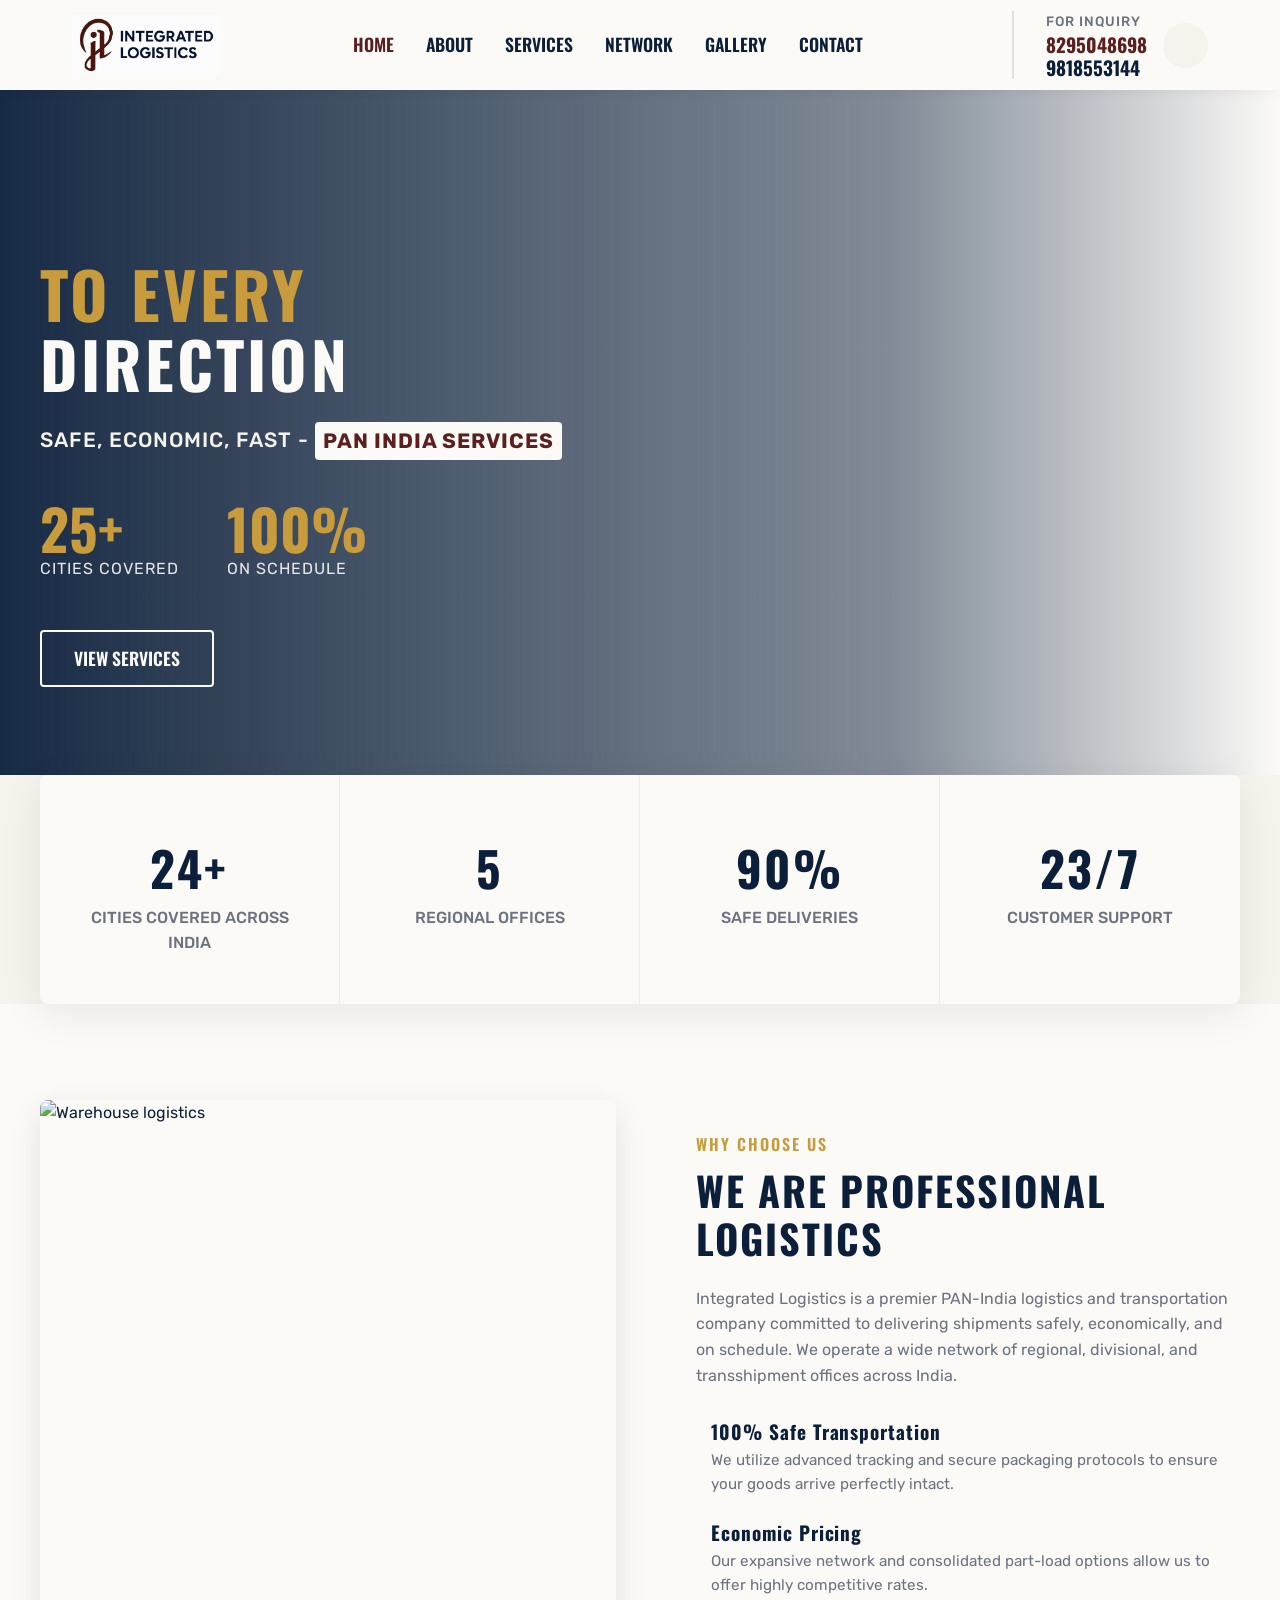
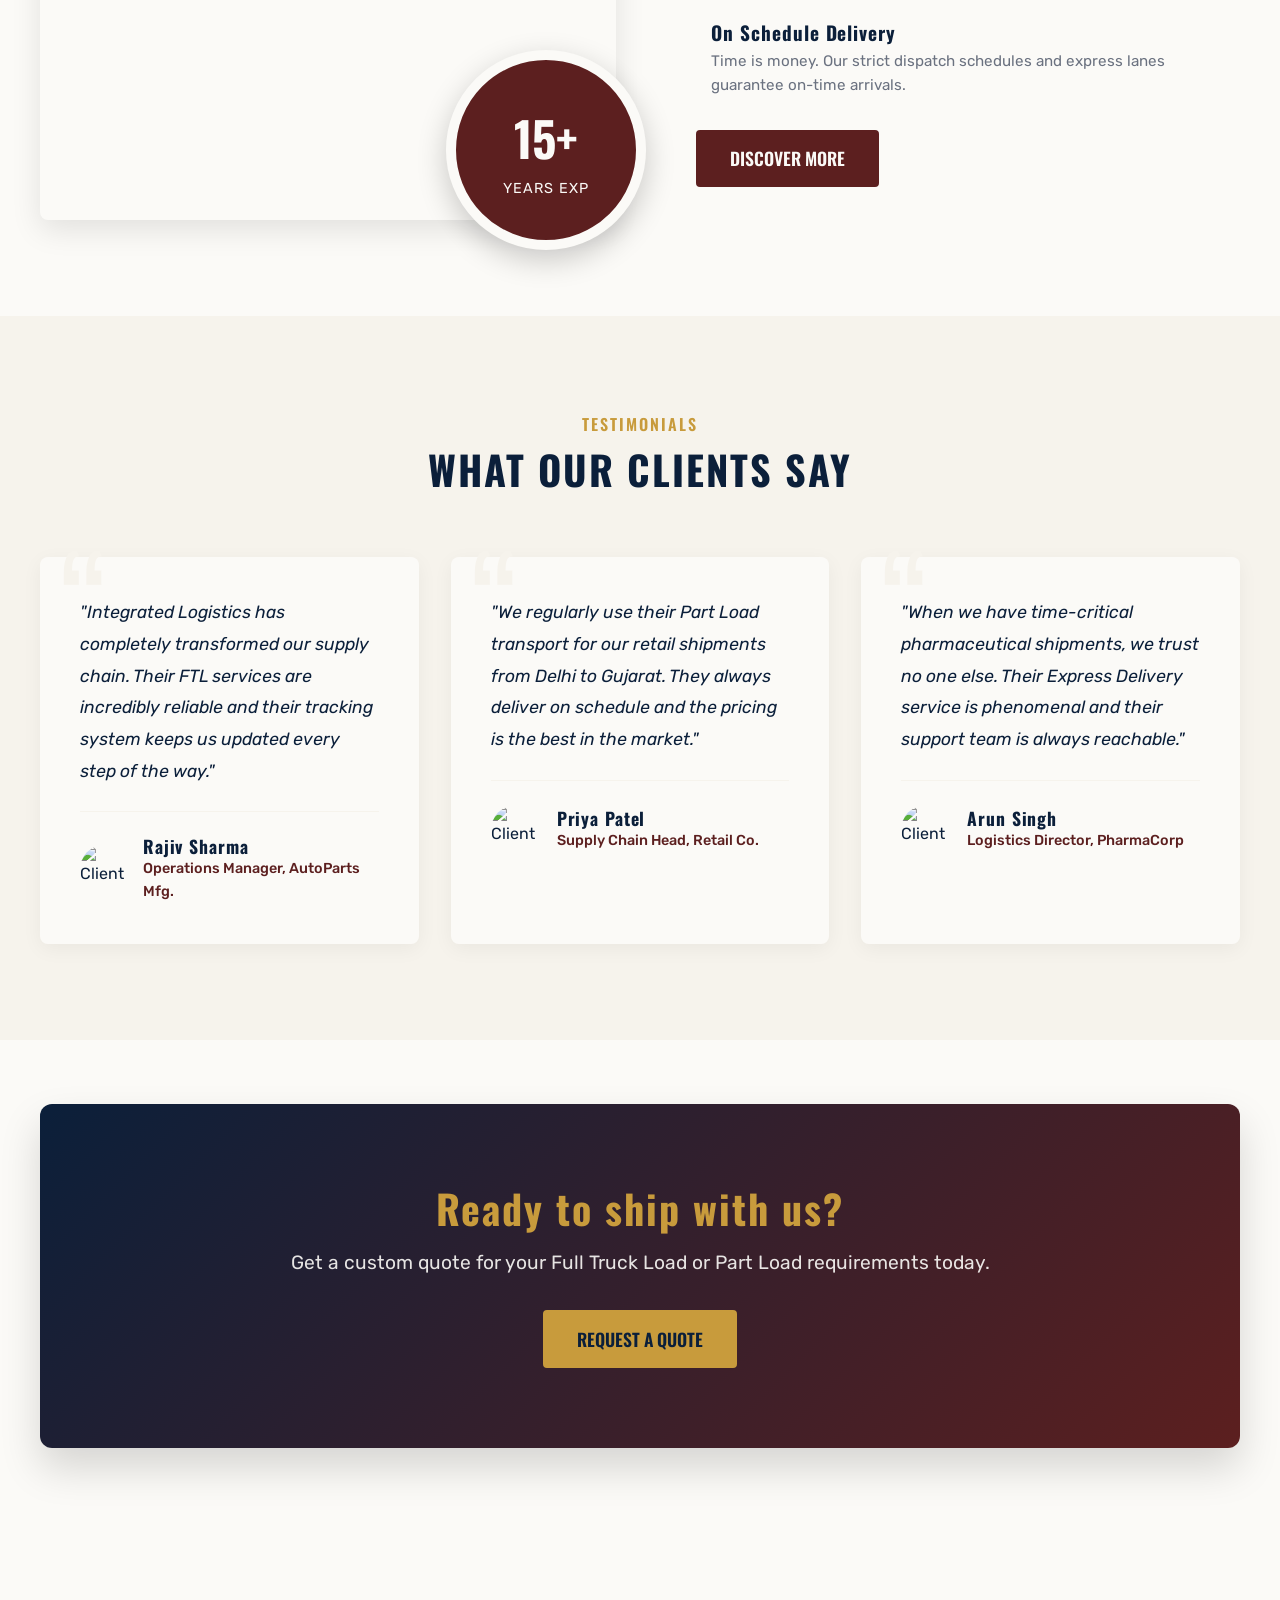
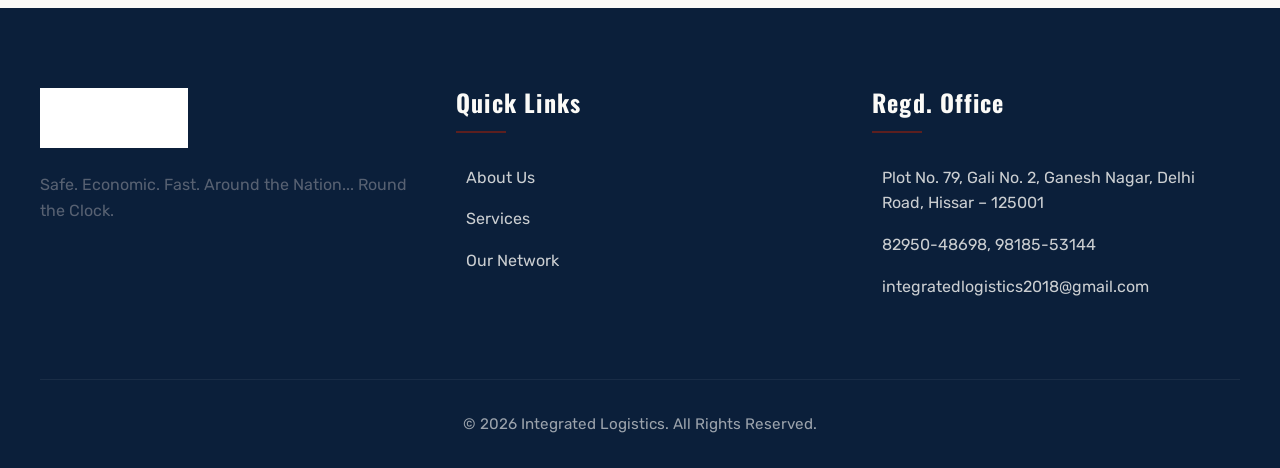
==== commit 1c8a7cc1: "Update logo image path" ====
--- a/index.html
+++ b/index.html
@@ -18,11 +18,11 @@
     <header class="header">
         <div class="container">
             <a href="index.html" class="logo">
-                <img src="images/logo.png" alt="Integrated Logistics" style="height: 60px;">
+                <img src="images/logointegrated.png" alt="Integrated Logistics" style="height: 60px;">
             </a>
             <nav class="navbar">
                 <div class="navbar-top">
-                    <img src="images/logo.png" alt="Integrated Logistics" style="height: 50px;">
+                    <img src="images/logointegrated.png" alt="Integrated Logistics" style="height: 50px;">
                     <button class="nav-close-btn" aria-label="Close menu"><ion-icon name="close-outline"></ion-icon></button>
                 </div>
                 <ul class="navbar-list">
@@ -210,7 +210,7 @@
             <div class="footer-top">
                 <div class="footer-brand">
                     <div class="logo">
-                        <img src="images/logo.png" alt="Integrated Logistics" style="height: 60px; filter: brightness(0) invert(1);">
+                        <img src="images/logointegrated.png" alt="Integrated Logistics" style="height: 60px; filter: brightness(0) invert(1);">
                     </div>
                     <p class="footer-text">
                         Safe. Economic. Fast. Around the Nation... Round the Clock.
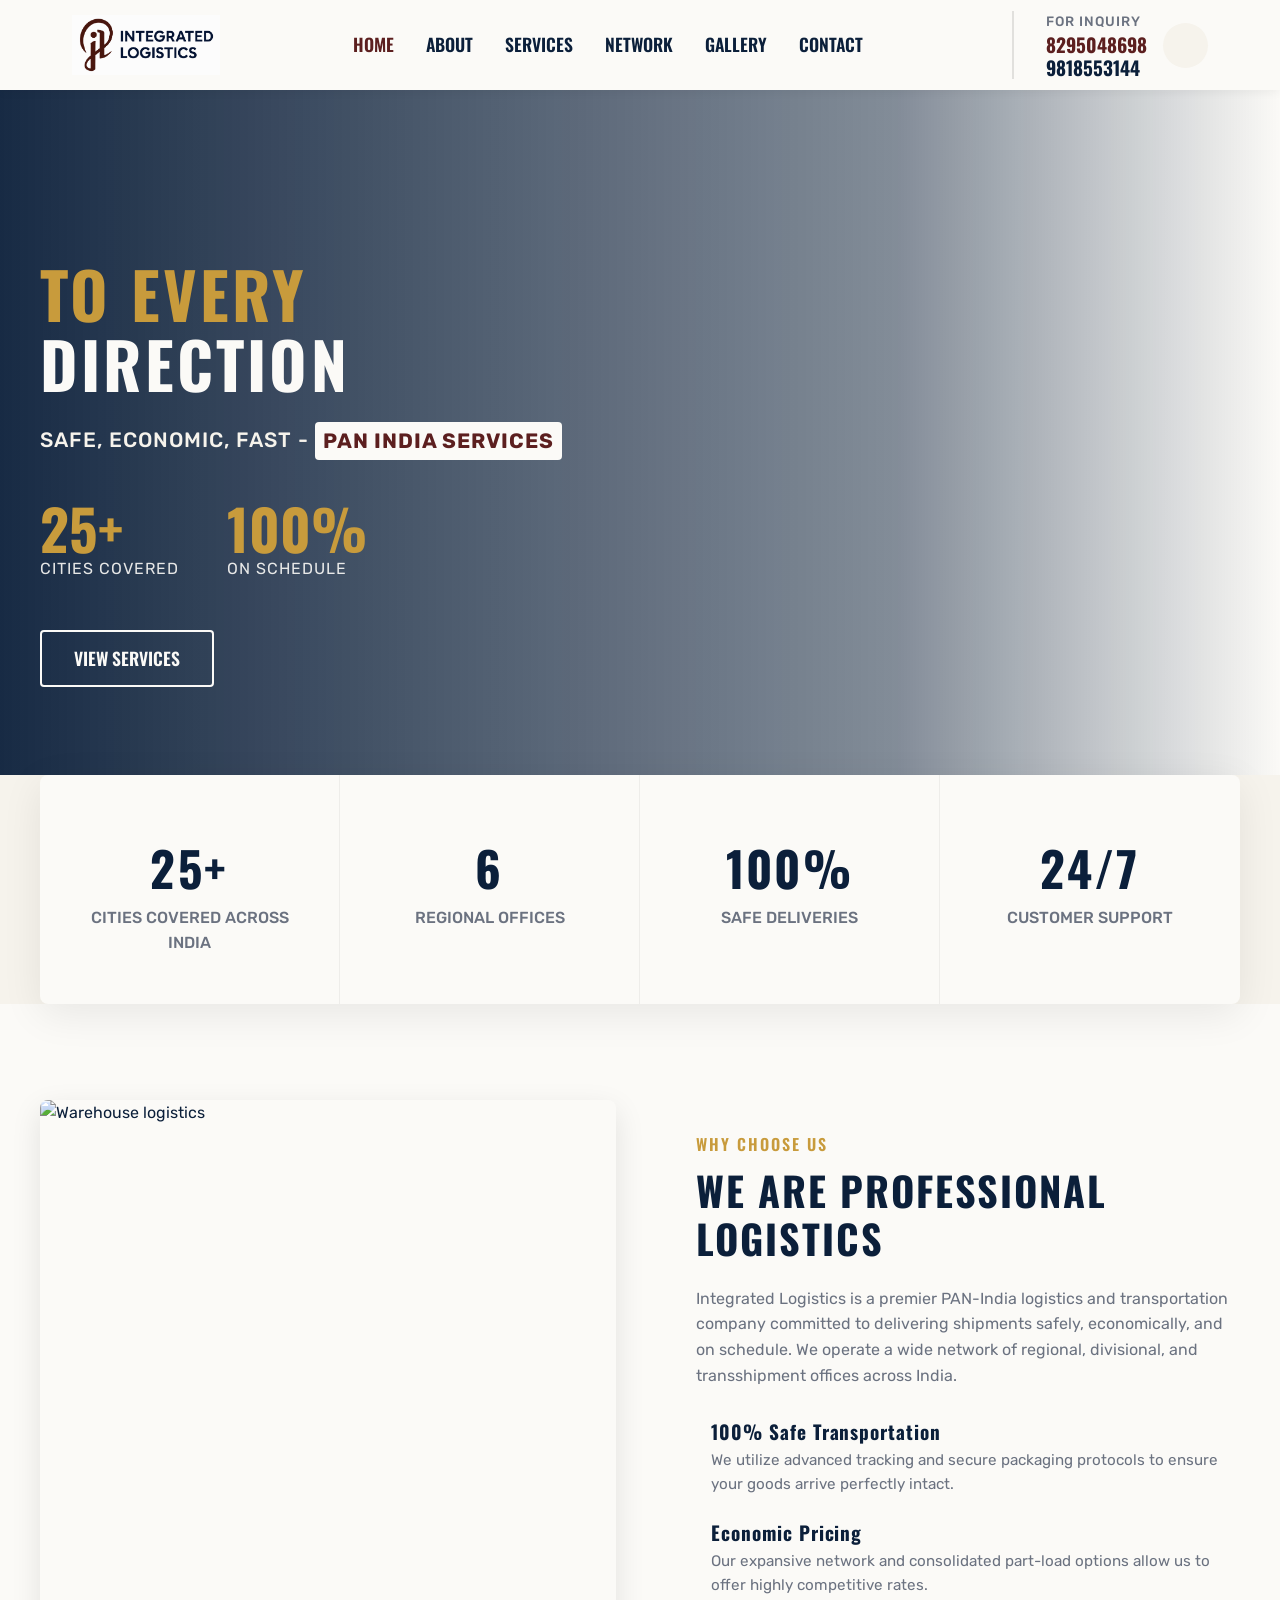
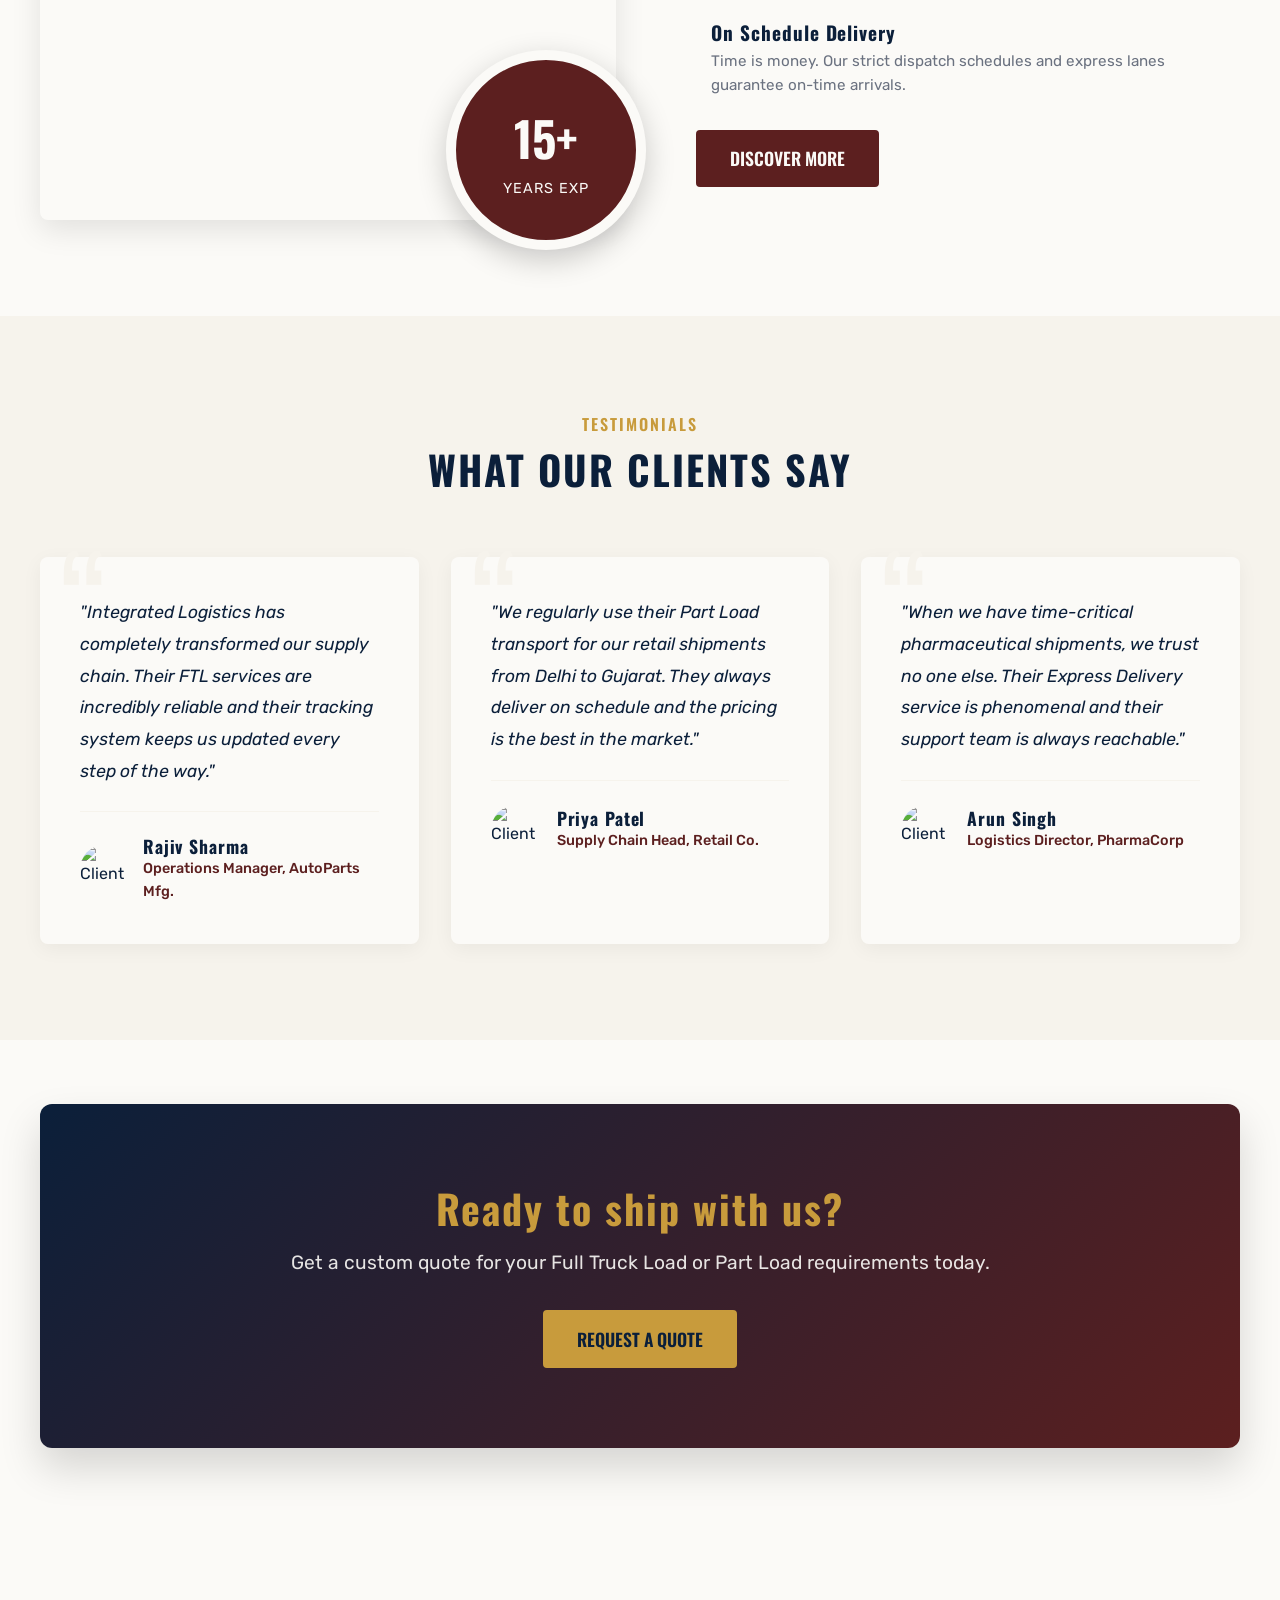
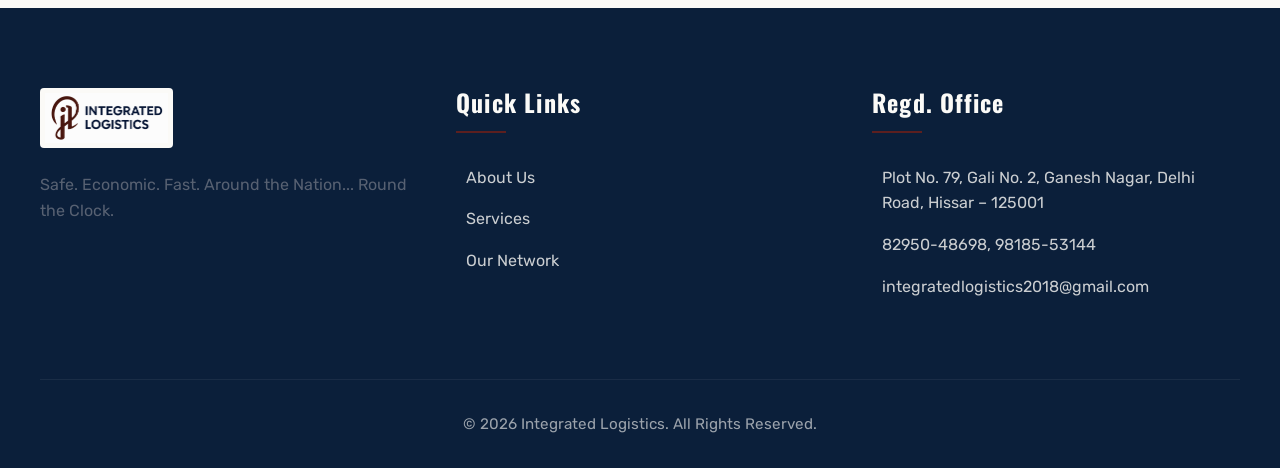
==== commit ca47c8f5: "Fix footer logo visibility" ====
--- a/index.html
+++ b/index.html
@@ -210,7 +210,7 @@
             <div class="footer-top">
                 <div class="footer-brand">
                     <div class="logo">
-                        <img src="images/logointegrated.png" alt="Integrated Logistics" style="height: 60px; filter: brightness(0) invert(1);">
+                        <img src="images/logointegrated.png" alt="Integrated Logistics" style="height: 60px; background-color: var(--paper); padding: 5px; border-radius: 4px;">
                     </div>
                     <p class="footer-text">
                         Safe. Economic. Fast. Around the Nation... Round the Clock.
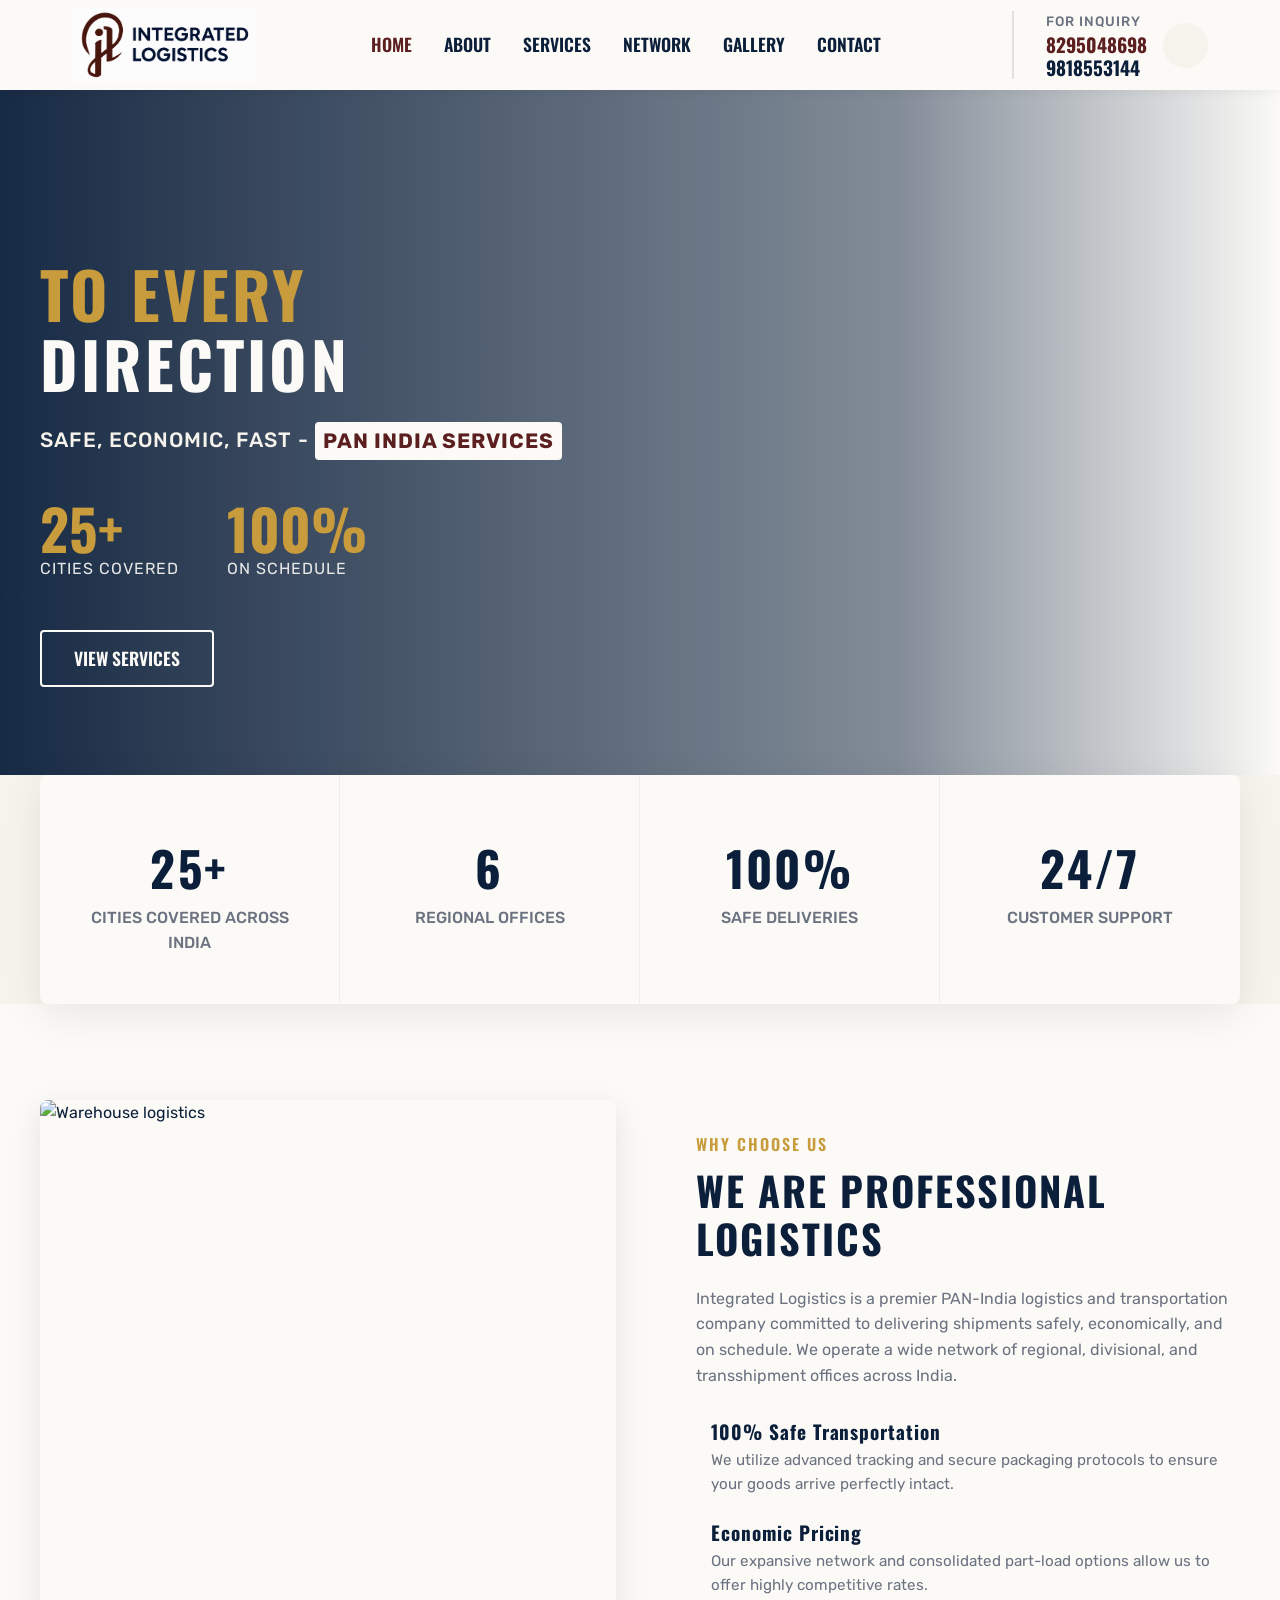
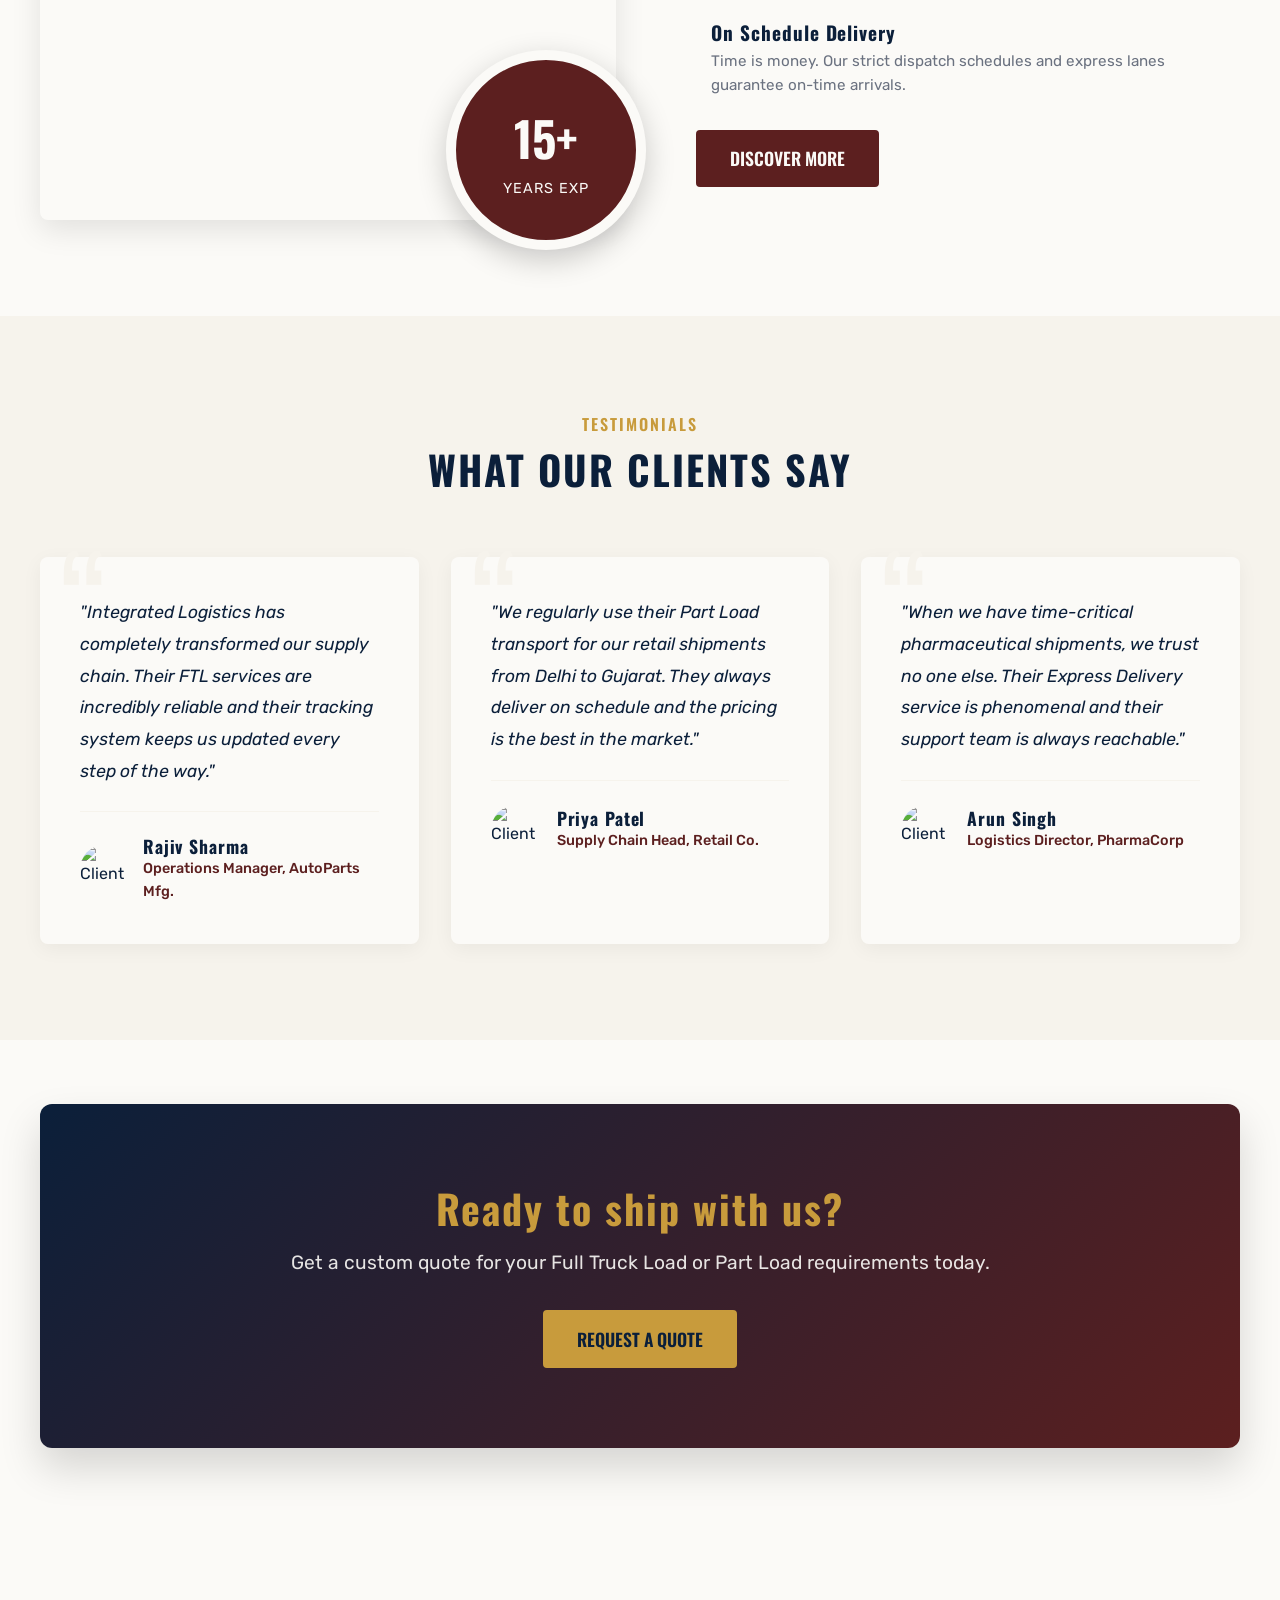
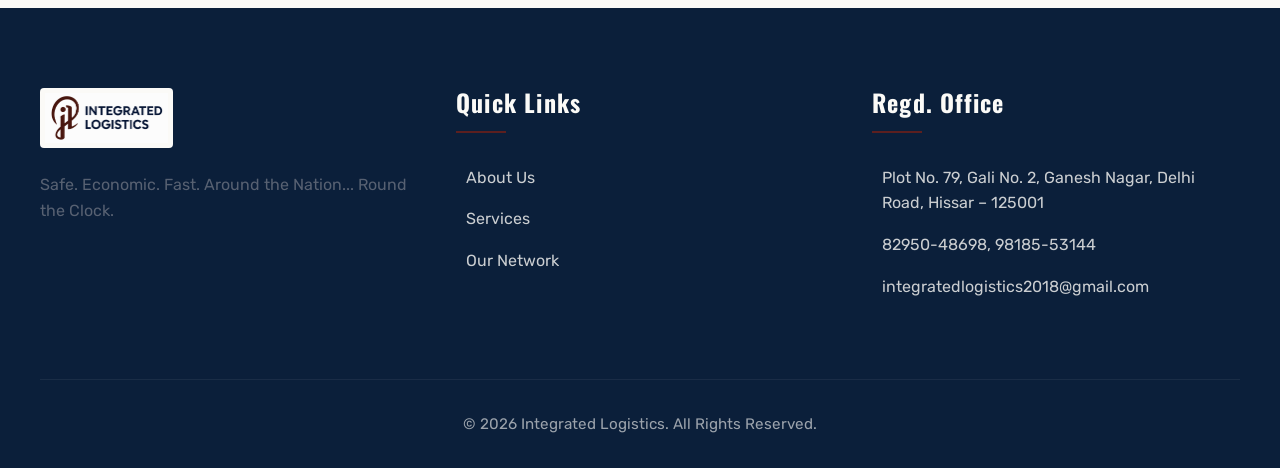
==== commit f7be0860: "Fix broken images and align mobile logo" ====
--- a/index.html
+++ b/index.html
@@ -18,11 +18,11 @@
     <header class="header">
         <div class="container">
             <a href="index.html" class="logo">
-                <img src="images/logointegrated.png" alt="Integrated Logistics" style="height: 60px;">
+                <img src="images/logointegrated.png" alt="Integrated Logistics" class="header-logo-img">
             </a>
             <nav class="navbar">
                 <div class="navbar-top">
-                    <img src="images/logointegrated.png" alt="Integrated Logistics" style="height: 50px;">
+                    <img src="images/logointegrated.png" alt="Integrated Logistics" class="mobile-logo-img">
                     <button class="nav-close-btn" aria-label="Close menu"><ion-icon name="close-outline"></ion-icon></button>
                 </div>
                 <ul class="navbar-list">
--- a/css/style.css
+++ b/css/style.css
@@ -387,3 +387,30 @@
 @media (prefers-reduced-motion: reduce) {
   *, *::before, *::after { animation-duration: 0.01ms !important; animation-iteration-count: 1 !important; transition-duration: 0.01ms !important; scroll-behavior: auto !important; }
 }
+
+/* Logo Sizing & Alignment */
+.header-logo-img {
+  height: 75px; 
+  width: auto;
+  object-fit: contain;
+}
+
+.mobile-logo-img {
+  height: 60px; 
+  width: auto;
+  object-fit: contain;
+}
+
+@media (max-width: 900px) {
+  .header-logo-img {
+    height: 65px;
+    margin-left: 15px; 
+  }
+}
+
+@media (max-width: 600px) {
+  .header-logo-img {
+    height: 55px;
+    margin-left: 10px; 
+  }
+}
